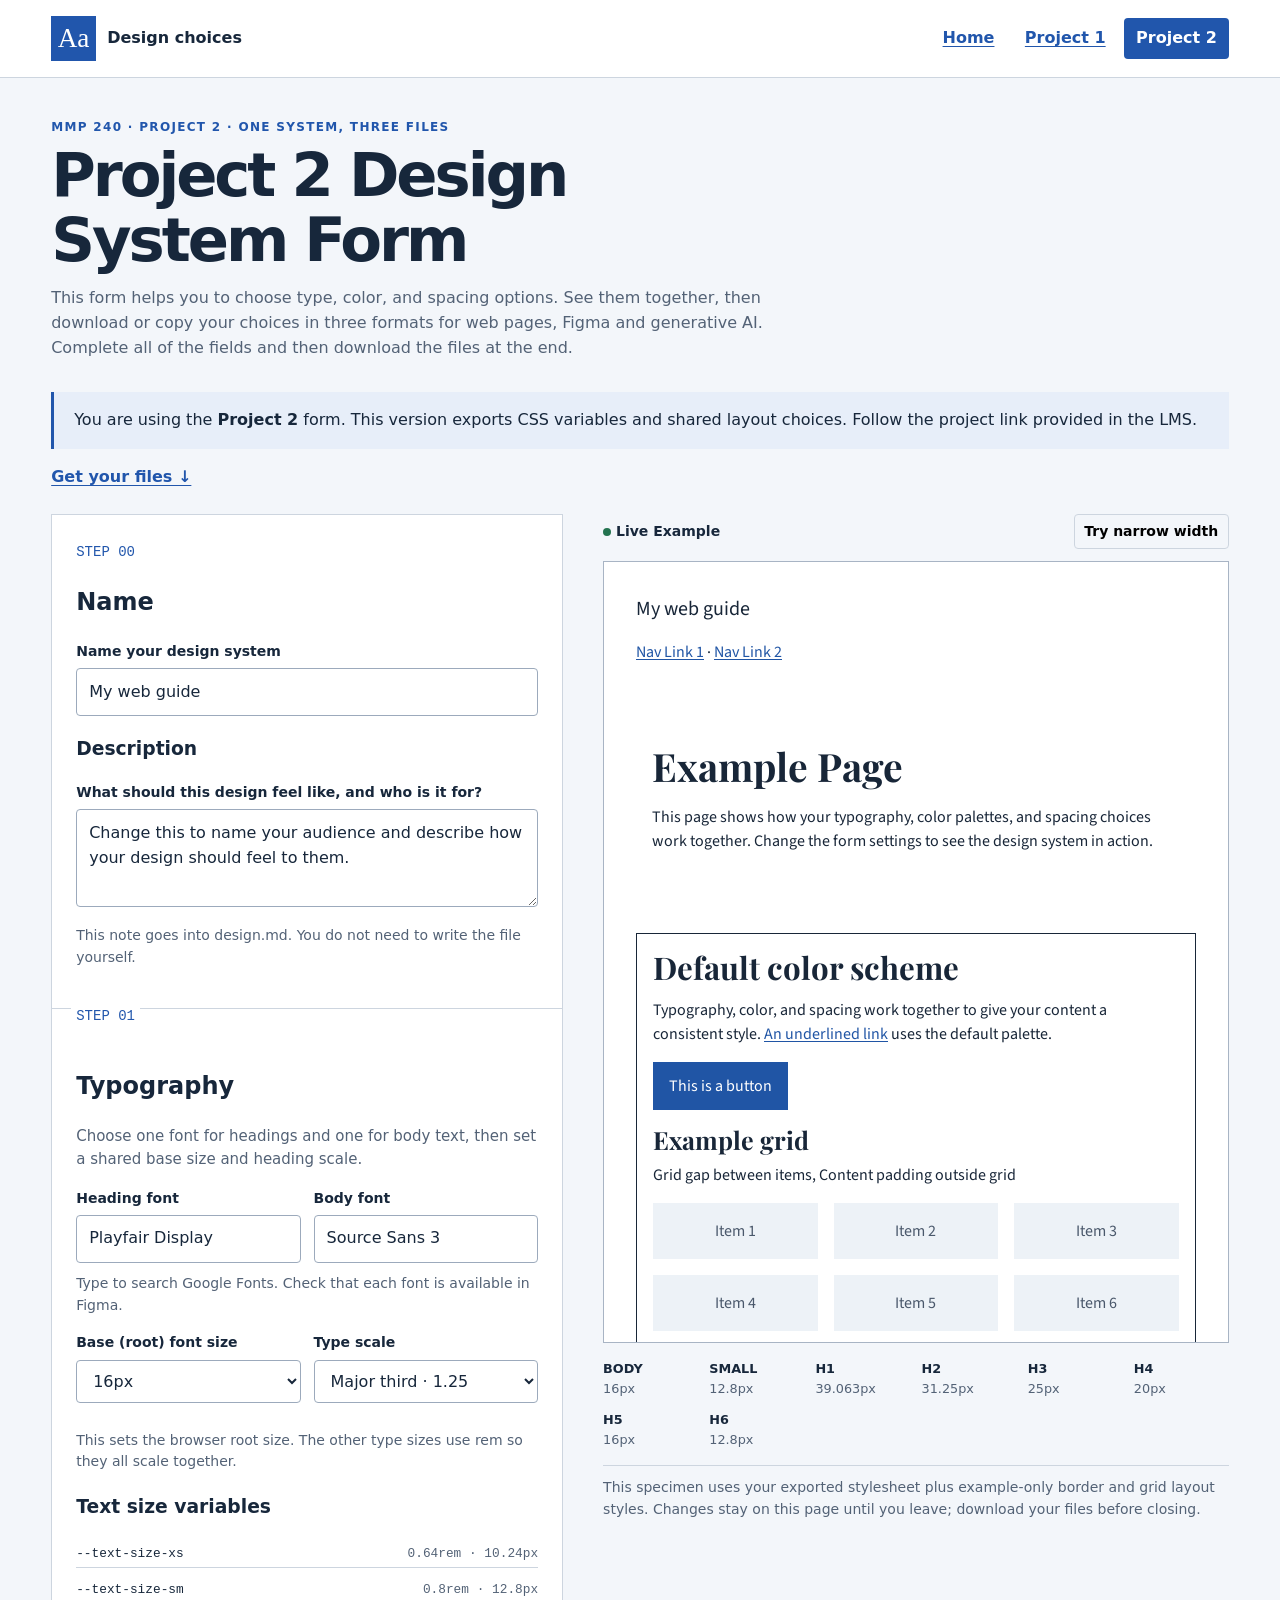
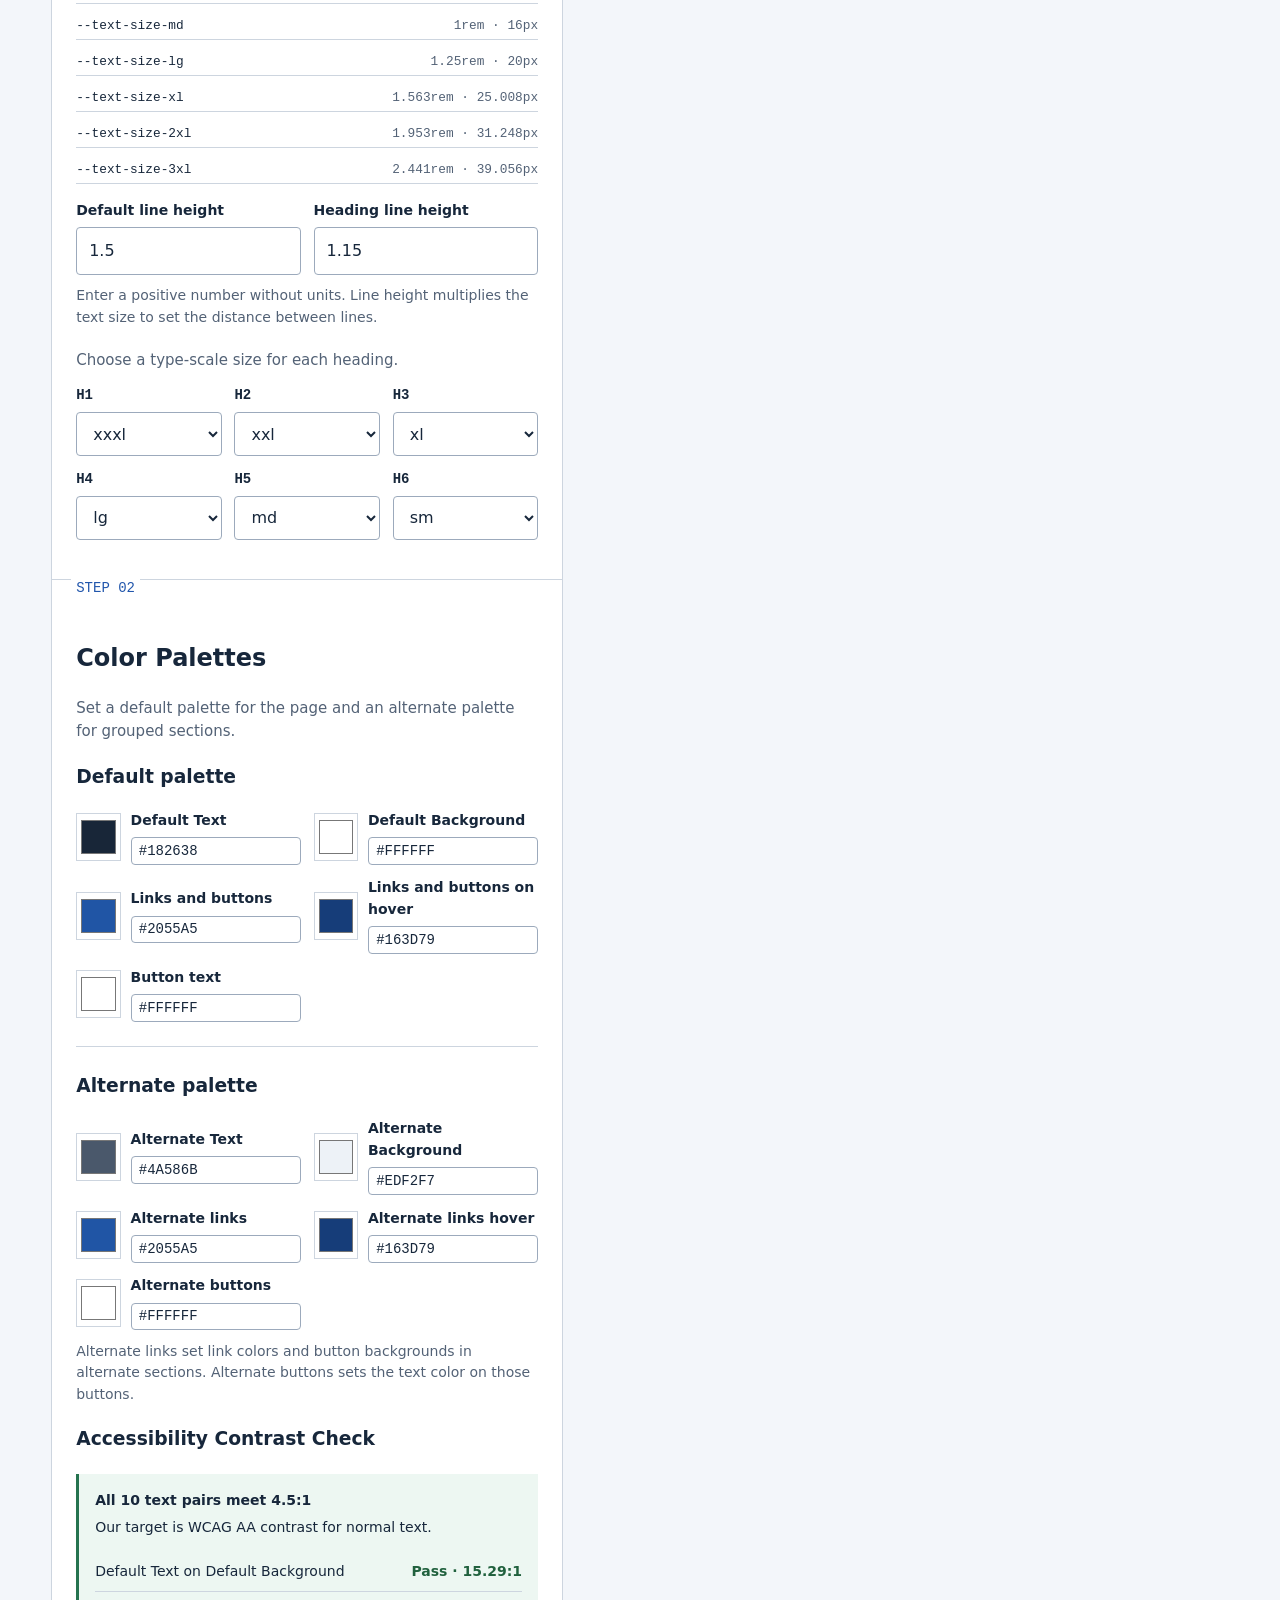
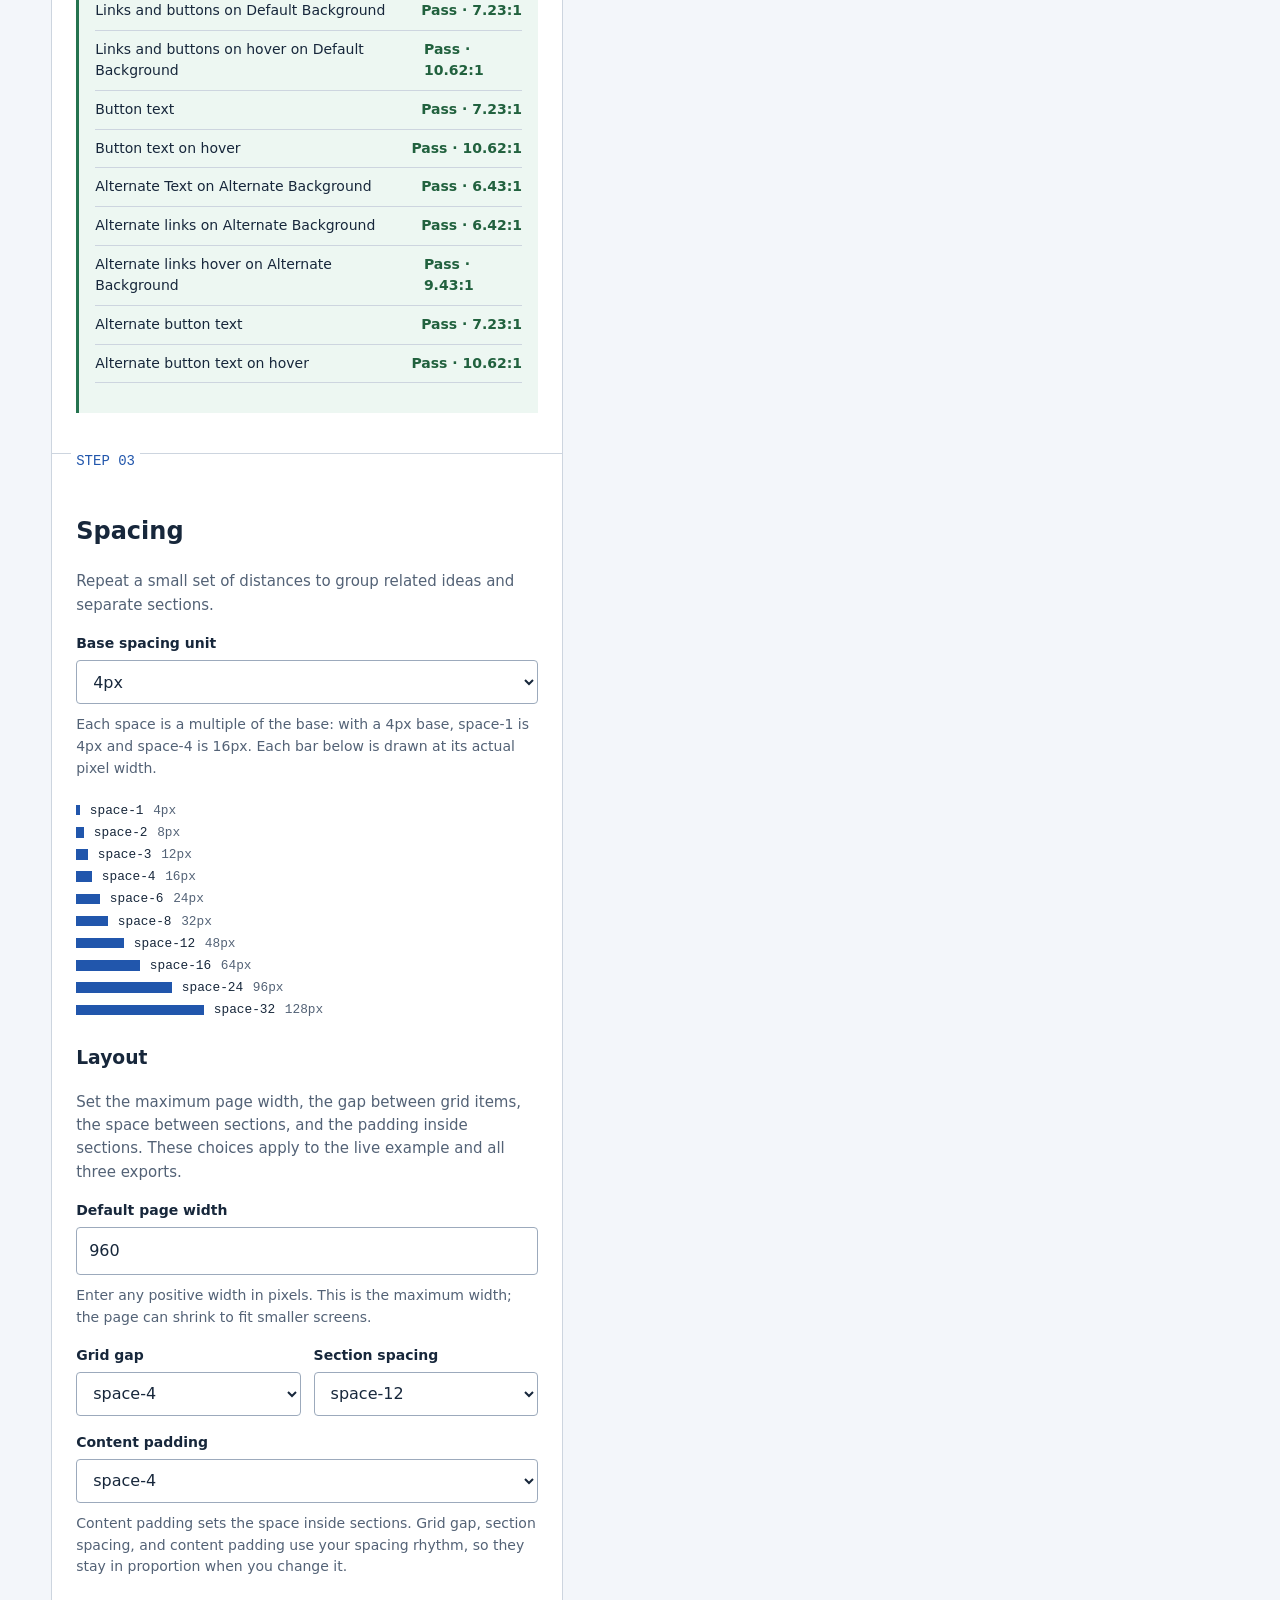
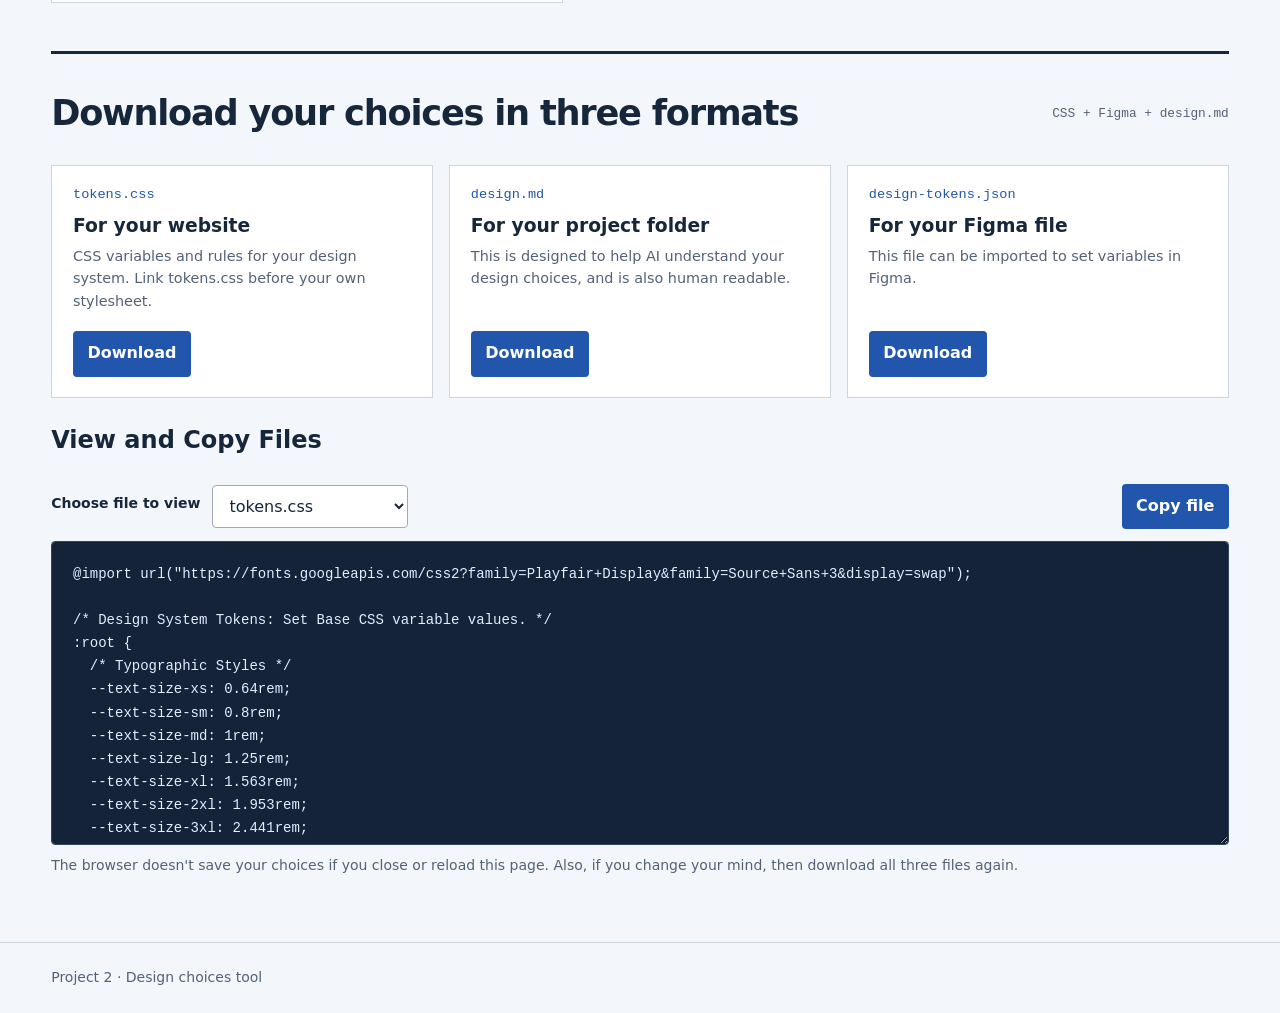
==== project-2.html @ a5a9d2d5 "Added Project 2 form and output files rules. New pages and nav update." ====
<!doctype html>
<html lang="en">
  <head>
    <meta charset="utf-8">
    <meta name="viewport" content="width=device-width, initial-scale=1">
    <meta name="description" content="Choose typography, color, and spacing for an MMP 240 website, then export matching CSS, Figma tokens, and design.md.">
    <title>Project 2 Design System Form · MMP 240</title>
    <link rel="stylesheet" href="styles.css">
    <script src="fonts.js" defer></script>
    <script src="project-2.js" defer></script>
    <script src="app.js" defer></script>
  </head>
  <body data-project="2">
    <a class="skip-link" href="#choices">Skip to design choices</a>
    <header class="app-header">
      <a class="wordmark" href="index.html"><span aria-hidden="true">Aa</span> Design choices</a>
      <nav class="site-nav" aria-label="Main navigation"><a href="index.html">Home</a><a href="project-1.html">Project 1</a><a href="project-2.html" aria-current="page">Project 2</a></nav>
    </header>

    <main class="workspace">
      <div class="intro">
        <p class="eyebrow">MMP 240 · Project 2 · One system, three files</p>
        <h1>Project 2 Design System Form</h1>
        <p>This form helps you to choose type, color, and spacing options. See them together, then download or copy your choices in three formats for web pages, Figma and generative AI. Complete all of the fields and then download the files at the end.</p>
      </div>

      <p class="project-notice">You are using the <strong>Project 2</strong> form. This version exports CSS variables and shared layout choices. Follow the project link provided in the LMS.</p>
      <a class="jump-link" href="#exports">Get your files ↓</a>

      <div class="studio">
        <form id="choices" class="controls">
          <div class="system-name">
            <span class="step">STEP 00</span>
            <h2>Name</h2>
            <label for="name">Name your design system</label>
            <input id="name" name="name" value="My web guide" maxlength="80">
            <h3>Description</h3>
            <label for="intent">What should this design feel like, and who is it for?</label>
            <textarea id="intent" name="intent" rows="3" maxlength="500">Change this to name your audience and describe how your design should feel to them.</textarea>
            <p class="hint">This note goes into design.md. You do not need to write the file yourself.</p>
          </div>

          <fieldset>
            <legend><span class="step">STEP 01</span></legend>
            <h2>Typography</h2>
            <p class="section-help">Choose one font for headings and one for body text, then set a shared base size and heading scale.</p>
            <datalist id="font-catalog"></datalist>
            <div class="two-fields">
              <div>
                <label for="heading-font">Heading font</label>
                <input id="heading-font" name="headingFont" list="font-catalog" value="Playfair Display">
              </div>
              <div>
                <label for="body-font">Body font</label>
                <input id="body-font" name="bodyFont" list="font-catalog" value="Source Sans 3">
              </div>
            </div>
            <p class="hint">Type to search Google Fonts. Check that each font is available in Figma.</p>
            <div class="two-fields">
              <div>
                <label for="root-size">Base (root) font size</label>
                <select id="root-size" name="rootSize">
                  <option value="14">14px</option><option value="16" selected>16px</option><option value="18">18px</option><option value="20">20px</option>
                </select>
              </div>
              <div>
                <label for="type-scale">Type scale</label>
                <select id="type-scale" name="typeScale">
                  <option value="1.067">Minor second · 1.067</option><option value="1.125">Major second · 1.125</option>
                  <option value="1.2">Minor third · 1.2</option><option value="1.25" selected>Major third · 1.25</option>
                  <option value="1.333">Perfect fourth · 1.333</option><option value="1.414">Augmented fourth · 1.414</option><option value="1.5">Perfect fifth · 1.5</option><option value="1.618">Golden ratio · 1.618</option>
                </select>
              </div>
            </div>
            <p class="hint">This sets the browser root size. The other type sizes use rem so they all scale together.</p>
            <h3>Text size variables</h3>
            <dl id="text-size-values" class="text-size-values" aria-label="Text size CSS variables"></dl>
            <div class="two-fields">
              <div>
                <label for="line-height">Default line height</label>
                <input id="line-height" name="lineHeight" type="number" value="1.5" min="0" step="any" required aria-describedby="line-height-help">
              </div>
              <div>
                <label for="heading-line-height">Heading line height</label>
                <input id="heading-line-height" name="headingLineHeight" type="number" value="1.15" min="0" step="any" required aria-describedby="line-height-help">
              </div>
            </div>
            <p id="line-height-help" class="hint">Enter a positive number without units. Line height multiplies the text size to set the distance between lines.</p>
            <div class="heading-sizes">
              <p class="section-help">Choose a type-scale size for each heading.</p>
              <div><label for="size-h1">h1</label><select id="size-h1" name="h1"><option>xs</option><option>sm</option><option>md</option><option>lg</option><option>xl</option><option>xxl</option><option selected>xxxl</option></select></div>
              <div><label for="size-h2">h2</label><select id="size-h2" name="h2"><option>xs</option><option>sm</option><option>md</option><option>lg</option><option>xl</option><option selected>xxl</option><option>xxxl</option></select></div>
              <div><label for="size-h3">h3</label><select id="size-h3" name="h3"><option>xs</option><option>sm</option><option>md</option><option>lg</option><option selected>xl</option><option>xxl</option><option>xxxl</option></select></div>
              <div><label for="size-h4">h4</label><select id="size-h4" name="h4"><option>xs</option><option>sm</option><option>md</option><option selected>lg</option><option>xl</option><option>xxl</option><option>xxxl</option></select></div>
              <div><label for="size-h5">h5</label><select id="size-h5" name="h5"><option>xs</option><option>sm</option><option selected>md</option><option>lg</option><option>xl</option><option>xxl</option><option>xxxl</option></select></div>
              <div><label for="size-h6">h6</label><select id="size-h6" name="h6"><option>xs</option><option selected>sm</option><option>md</option><option>lg</option><option>xl</option><option>xxl</option><option>xxxl</option></select></div>
            </div>
          </fieldset>

          <fieldset>
            <legend><span class="step">STEP 02</span></legend>
            <h2>Color Palettes</h2>
            <p class="section-help">Set a default palette for the page and an alternate palette for grouped sections.</p>
            <h3>Default palette</h3>
            <div class="color-fields">
              <div class="color-field"><input type="color" id="default-text-picker" value="#182638"><div><label for="default-text">Default Text</label><input id="default-text" name="defaultText" class="hex" value="#182638" maxlength="7"></div></div>
              <div class="color-field"><input type="color" id="default-background-picker" value="#FFFFFF"><div><label for="default-background">Default Background</label><input id="default-background" name="defaultBackground" class="hex" value="#FFFFFF" maxlength="7"></div></div>
              <div class="color-field"><input type="color" id="action-picker" value="#2055A5"><div><label for="action">Links and buttons</label><input id="action" name="action" class="hex" value="#2055A5" maxlength="7"></div></div>
              <div class="color-field"><input type="color" id="hover-picker" value="#163D79"><div><label for="hover">Links and buttons on hover</label><input id="hover" name="hover" class="hex" value="#163D79" maxlength="7"></div></div>
              <div class="color-field"><input type="color" id="button-text-picker" value="#FFFFFF"><div><label for="button-text">Button text</label><input id="button-text" name="buttonText" class="hex" value="#FFFFFF" maxlength="7"></div></div>
            </div>
            <hr class="palette-divider">
            <h3>Alternate palette</h3>
            <div class="color-fields">
              <div class="color-field"><input type="color" id="alternate-text-picker" value="#4A586B"><div><label for="alternate-text">Alternate Text</label><input id="alternate-text" name="alternateText" class="hex" value="#4A586B" maxlength="7"></div></div>
              <div class="color-field"><input type="color" id="alternate-background-picker" value="#EDF2F7"><div><label for="alternate-background">Alternate Background</label><input id="alternate-background" name="alternateBackground" class="hex" value="#EDF2F7" maxlength="7"></div></div>
              <div class="color-field"><input type="color" id="alternate-action-picker" value="#2055A5" aria-label="Alternate links color picker"><div><label for="alternate-action">Alternate links</label><input id="alternate-action" name="alternateAction" class="hex" value="#2055A5" maxlength="7"></div></div>
              <div class="color-field"><input type="color" id="alternate-hover-picker" value="#163D79" aria-label="Alternate links hover color picker"><div><label for="alternate-hover">Alternate links hover</label><input id="alternate-hover" name="alternateHover" class="hex" value="#163D79" maxlength="7"></div></div>
              <div class="color-field"><input type="color" id="alternate-button-text-picker" value="#FFFFFF" aria-label="Alternate buttons color picker"><div><label for="alternate-button-text">Alternate buttons</label><input id="alternate-button-text" name="alternateButtonText" class="hex" value="#FFFFFF" maxlength="7"></div></div>
            </div>
            <p class="hint">Alternate links set link colors and button backgrounds in alternate sections. Alternate buttons sets the text color on those buttons.</p>
            <h3>Accessibility Contrast Check</h3>
            <div id="contrast-summary" class="contrast-summary"></div>
          </fieldset>

          <fieldset>
            <legend><span class="step">STEP 03</span></legend>
            <h2>Spacing</h2>
            <p class="section-help">Repeat a small set of distances to group related ideas and separate sections.</p>
            <label for="spacing">Base spacing unit</label><select id="spacing" name="space"><option value="4" selected>4px</option><option value="5">5px</option><option value="8">8px</option></select>
            <p class="hint">Each space is a multiple of the base: with a 4px base, space-1 is 4px and space-4 is 16px. Each bar below is drawn at its actual pixel width.</p>
            <div id="spacing-ruler" class="spacing-ruler"></div>
            <h3>Layout</h3>
            <p class="section-help">Set the maximum page width, the gap between grid items, the space between sections, and the padding inside sections. These choices apply to the live example and all three exports.</p>
            <div><label for="page-width">Default page width</label><input id="page-width" name="pageWidth" type="number" value="960" min="0" step="any" required aria-describedby="page-width-help"></div>
            <p id="page-width-help" class="hint">Enter any positive width in pixels. This is the maximum width; the page can shrink to fit smaller screens.</p>
            <div class="two-fields">
              <div><label for="grid-gap">Grid gap</label><select id="grid-gap" name="gridGap"><option value="1">space-1</option><option value="2">space-2</option><option value="3">space-3</option><option value="4" selected>space-4</option><option value="6">space-6</option><option value="8">space-8</option><option value="12">space-12</option><option value="16">space-16</option><option value="24">space-24</option><option value="32">space-32</option></select></div>
              <div><label for="section-spacing">Section spacing</label><select id="section-spacing" name="sectionSpacing"><option value="4">space-4</option><option value="6">space-6</option><option value="8">space-8</option><option value="12" selected>space-12</option><option value="16">space-16</option><option value="24">space-24</option><option value="32">space-32</option></select></div>
            </div>
            <label for="content-padding">Content padding</label><select id="content-padding" name="contentPadding"><option value="2">space-2</option><option value="3">space-3</option><option value="4" selected>space-4</option><option value="6">space-6</option><option value="8">space-8</option><option value="12">space-12</option><option value="16">space-16</option><option value="24">space-24</option><option value="32">space-32</option></select>
            <p class="hint">Content padding sets the space inside sections. Grid gap, section spacing, and content padding use your spacing rhythm, so they stay in proportion when you change it.</p>
          </fieldset>
        </form>

        <aside class="preview-column" aria-label="Live design preview">
          <div class="preview-sticky">
            <div class="preview-toolbar"><span><span class="live-dot"></span> Live Example</span><button id="width-toggle" type="button">Try narrow width</button></div>
            <p id="preview-notice" class="preview-notice" hidden></p>
            <div class="preview-canvas"><iframe id="preview" title="Website preview using your exported CSS" sandbox></iframe></div>
            <div id="type-key" class="type-key"></div>
            <p class="hint">This specimen uses your exported stylesheet plus example-only border and grid layout styles. Changes stay on this page until you leave; download your files before closing.</p>
          </div>
        </aside>
      </div>

      <section class="exports" id="exports">
        <div class="export-heading"><div><h2>Download your choices in three formats</h2></div><span class="file-count">CSS + Figma + design.md</span></div>
        <div id="errors" class="error-box" hidden></div>
        <p id="warning" class="warning" hidden></p>
        <div class="export-cards">
          <div><span class="file-tag">tokens.css</span><h3>For your website</h3><p>CSS variables and rules for your design system. Link tokens.css before your own stylesheet.</p><button data-download="tokens.css" type="button">Download</button></div>
          <div><span class="file-tag">design.md</span><h3>For your project folder</h3><p>This is designed to help AI understand your design choices, and is also human readable.</p><button data-download="design.md" type="button">Download</button></div>
          <div><span class="file-tag">design-tokens.json</span><h3>For your Figma file</h3><p>This file can be imported to set variables in Figma.</p><button data-download="design-tokens.json" type="button">Download</button></div>
        </div>
        <h2>View and Copy Files</h2>
        <div class="code-toolbar">
          <label for="export-format">Choose file to view</label><select id="export-format"><option>tokens.css</option><option>design-tokens.json</option><option>design.md</option></select><button id="copy" type="button">Copy file</button></div>
        <textarea id="code-output" class="code-output" aria-label="Generated file contents" readonly spellcheck="false"></textarea>
        <output id="status" class="copy-status">The browser doesn't save your choices if you close or reload this page. Also, if you change your mind, then download all three files again.</output>
      </section>
    </main>
    <footer class="app-footer"><span>Project 2 · Design choices tool</span></footer>
  </body>
</html>
---- styles.css ----
:root { --ink: #17273b; --blue: #2156ac; --line: #cdd5df; --muted: #536276; --paper: #f3f6fa; }
* { box-sizing: border-box; }
html { scroll-behavior: smooth; }
body { margin: 0; background: var(--paper); color: var(--ink); font: 1rem/1.55 system-ui, sans-serif; }
button, input, select, textarea { font: inherit; }
a { color: var(--blue); text-underline-offset: .2em; }
:focus-visible { outline: 3px solid #a44800; outline-offset: 4px; }
.skip-link { position: fixed; top: -10rem; left: 1rem; background: white; padding: 1rem; z-index: 2; }
.skip-link:focus { top: 1rem; }
.app-header { display: flex; align-items: center; gap: 2rem; padding: 1rem clamp(1rem, 4vw, 4rem); border-bottom: 1px solid var(--line); background: white; }
.wordmark { display: flex; align-items: center; gap: .7rem; color: var(--ink); font-weight: 750; text-decoration: none; }
.wordmark span { display: grid; place-items: center; width: 2.8rem; height: 2.8rem; background: var(--blue); color: white; font: 1.7rem Georgia, serif; }
.course-label, .hint, .copy-status { color: var(--muted); font-size: .875rem; }
.jump-link { margin-left: auto; font-weight: 650; }
.workspace { max-width: 1500px; margin: auto; padding: 2.5rem clamp(1rem, 4vw, 4rem) 4rem; }
.intro { max-width: 48rem; margin-bottom: 2rem; }
.eyebrow { margin: 0 0 .4rem; color: var(--blue); font-size: .75rem; font-weight: 750; letter-spacing: .11em; text-transform: uppercase; }
.intro h1 { margin: 0 0 .75rem; font-size: clamp(2.3rem, 5vw, 3.8rem); line-height: 1.08; letter-spacing: -.05em; }
.intro > p:last-child { margin: 0; color: var(--muted); }
.studio { display: grid; grid-template-columns: minmax(0, .9fr) minmax(0, 1.1fr); gap: 2.5rem; align-items: start; }
.controls { min-width: 0; background: white; border: 1px solid var(--line); }
.system-name, .controls fieldset { padding: 1.5rem; }
.controls fieldset { min-width: 0; margin: 0; border: 0; border-top: 1px solid var(--line); }
.controls legend { display: flex; gap: .55rem; padding: 1rem .3rem 0; margin-left: -.3rem; font-size: 1.2rem; font-weight: 750; }
.step { color: var(--blue); font: .875rem ui-monospace, monospace; }
label { display: block; margin-bottom: .35rem; font-size: .875rem; font-weight: 650; }
input:not([type=color]), textarea, select { width: 100%; min-width: 0; padding: .65rem .75rem; border: 1px solid #9caabc; border-radius: 4px; background: white; color: var(--ink); }
textarea { resize: vertical; }
[aria-invalid=true] { border-color: #b02b25 !important; }
.section-help { margin: 0 0 1rem; color: var(--muted); font-size: .9375rem; }
.hint { margin: .65rem 0 0; }
.two-fields, .color-fields { display: grid; grid-template-columns: 1fr 1fr; gap: .8rem; margin-top: 1rem; }
.two-fields label + select { margin-bottom: 1rem; }
.heading-sizes { display: grid; grid-template-columns: repeat(3, 1fr); gap: .8rem; margin-top: 1.25rem; }
.heading-sizes .section-help { grid-column: 1 / -1; margin: 0; }
.heading-sizes label { font-family: ui-monospace, monospace; text-transform: uppercase; }
.color-field { display: flex; align-items: center; gap: .6rem; min-width: 0; }
.color-field input[type=color] { flex: 0 0 auto; width: 2.8rem; height: 3rem; padding: 2px; border: 1px solid var(--line); background: white; cursor: pointer; }
.color-field > div { min-width: 0; }
.hex { padding: .3rem .45rem !important; font: .875rem ui-monospace, monospace !important; }
.contrast-summary { margin-top: 1.3rem; padding: 1rem; border-left: 3px solid #25734f; background: #edf7f2; font-size: .875rem; }
.contrast-summary.needs-work { border-color: #a44800; background: #fff4e8; }
.contrast-summary p { margin: .35rem 0; }
.contrast-list { padding: 0; list-style: none; }
.contrast-list li { display: flex; justify-content: space-between; gap: .8rem; padding: .5rem 0; border-bottom: 1px solid var(--line); }
.pass { color: #21613e; }.fail { color: #9d3020; }
.spacing-ruler { display: grid; gap: .45rem; margin-top: 1rem; }
.spacing-ruler > div { display: flex; align-items: center; gap: .6rem; font: .8rem ui-monospace, monospace; }
.space-bar { display: block; height: .65rem; background: var(--blue); }.spacing-ruler strong { color: var(--muted); font-weight: 400; }
.preview-column { position: sticky; top: 1.5rem; align-self: start; }.preview-toolbar { display: flex; justify-content: space-between; align-items: center; margin-bottom: .75rem; font-size: .875rem; font-weight: 650; }
.preview-toolbar button { padding: .35rem .6rem; border: 1px solid var(--line); border-radius: 4px; background: transparent; }.live-dot { display: inline-block; width: .5rem; height: .5rem; border-radius: 50%; background: #23734f; }
.preview-notice, .warning { padding: .75rem 1rem; border-left: 3px solid #a44800; background: #fff3df; font-size: .9rem; }
.preview-canvas { border: 1px solid #a8b4c4; background: #dce3ed; }.preview-canvas iframe { display: block; width: 100%; height: 780px; border: 0; background: white; }.preview-canvas iframe.narrow { max-width: 360px; margin: auto; }
.type-key { display: grid; grid-template-columns: repeat(6, 1fr); gap: .7rem; padding: 1rem 0; border-bottom: 1px solid var(--line); }.type-key span { display: grid; color: var(--muted); font-size: .8rem; }.type-key strong { color: var(--ink); }
.exports { margin-top: 3rem; padding-top: 2rem; border-top: 3px solid var(--ink); scroll-margin-top: 1.5rem; }.export-heading { display: flex; justify-content: space-between; align-items: center; gap: 1rem; }.export-heading h2 { margin: 0; font-size: clamp(1.6rem, 3vw, 2.2rem); letter-spacing: -.035em; }.file-count { color: var(--muted); font: .8rem ui-monospace, monospace; }
.error-box { margin-top: 1rem; padding: 1rem; border: 1px solid #b02b25; background: #fff0ef; }.error-box ul { margin: .5rem 0 0; padding-left: 1.5rem; }
.export-cards { display: grid; grid-template-columns: repeat(3, 1fr); gap: 1rem; margin: 1.5rem 0; }.export-cards > div { display: flex; flex-direction: column; padding: 1.3rem; border: 1px solid var(--line); background: white; }.file-tag { color: var(--blue); font: .85rem ui-monospace, monospace; }.export-cards h3 { margin: .6rem 0 .3rem; }.export-cards p { margin: 0 0 1.2rem; color: var(--muted); font-size: .9rem; }
.export-cards button, .code-toolbar button { align-self: start; padding: .65rem .9rem; border: 0; border-radius: 4px; background: var(--blue); color: white; font-weight: 650; cursor: pointer; }.export-cards button { margin-top: auto; }.export-cards button:disabled, .code-toolbar button:disabled { opacity: .5; cursor: not-allowed; }
.code-toolbar { display: flex; align-items: center; gap: .75rem; margin-top: 1.5rem; }.code-toolbar select { width: auto; }.code-toolbar button { margin-left: auto; }.code-output { width: 100%; height: 19rem; margin-top: .75rem; padding: 1.3rem; border: 1px solid #2d4563; border-radius: 4px; background: #142338; color: #e3edff; font: .875rem/1.65 ui-monospace, monospace; resize: vertical; }
.app-footer { display: flex; justify-content: space-between; gap: 1rem; padding: 1.5rem clamp(1rem, 4vw, 4rem); border-top: 1px solid var(--line); color: var(--muted); font-size: .875rem; }
@media (max-width: 850px) { .studio { grid-template-columns: 1fr; }.preview-column { position: static; }.color-fields { grid-template-columns: 1fr; }.export-cards { grid-template-columns: 1fr; } }
@media (max-width: 550px) { .app-header { gap: .7rem; }.course-label, .file-count { display: none; }.workspace { padding-top: 1.5rem; }.two-fields, .color-fields, .heading-sizes { grid-template-columns: 1fr; }.export-heading, .app-footer { display: block; }.app-footer span { display: block; margin: .5rem 0; }.code-toolbar { flex-wrap: wrap; }.code-toolbar button { margin-left: 0; }.type-key { grid-template-columns: repeat(3, 1fr); } }

/* Shared navigation and project selection */
.app-header { flex-wrap: wrap; justify-content: space-between; }
.site-nav { display: flex; flex-wrap: wrap; gap: .4rem; }
.site-nav a { padding: .5rem .75rem; border-radius: 4px; font-weight: 650; }
.site-nav a[aria-current="page"] { background: var(--blue); color: white; text-decoration: none; }
.project-notice { padding: 1rem 1.25rem; border-left: 3px solid var(--blue); background: #e7eef9; }
.workspace > .jump-link { display: inline-block; margin-bottom: 1.5rem; }
.home-workspace { max-width: 1200px; min-height: 75vh; }
.project-cards { display: grid; grid-template-columns: repeat(2, minmax(0, 1fr)); gap: 1.5rem; margin-top: 2rem; }
.project-card { display: flex; flex-direction: column; padding: clamp(1.25rem, 3vw, 2rem); border: 1px solid var(--line); border-top: 4px solid var(--blue); border-radius: 6px; background: white; }
.project-card h2 { margin: .5rem 0; line-height: 1.2; }
.project-card > p:not(.eyebrow) { color: var(--muted); }
.card-link { align-self: start; margin-top: auto; padding-top: 1rem; font-weight: 700; }
@media (max-width: 650px) { .project-cards { grid-template-columns: 1fr; }.site-nav { width: 100%; }.site-nav a { flex: 1; text-align: center; } }

.palette-divider { border: 0; border-top: 1px solid var(--line); margin: 1.5rem 0; }

/* Full-width Project 2 reference lists. Keep ruler bars at their true size. */
.text-size-values { display: grid; gap: .45rem; margin: 1rem 0; font: .8rem ui-monospace, monospace; }
.text-size-values > div { display: flex; flex-wrap: wrap; justify-content: space-between; gap: .35rem 1rem; padding-block: .4rem; border-bottom: 1px solid var(--line); }
.text-size-values dd { margin: 0; color: var(--muted); }
body[data-project="2"] .spacing-ruler { display: block; max-width: 100%; overflow-x: auto; }
body[data-project="2"] .spacing-ruler > div { width: max-content; min-width: 100%; margin-block: .45rem; }
body[data-project="2"] .space-bar { flex: 0 0 auto; }
body[data-project="2"] .spacing-ruler span, body[data-project="2"] .spacing-ruler strong { white-space: nowrap; }
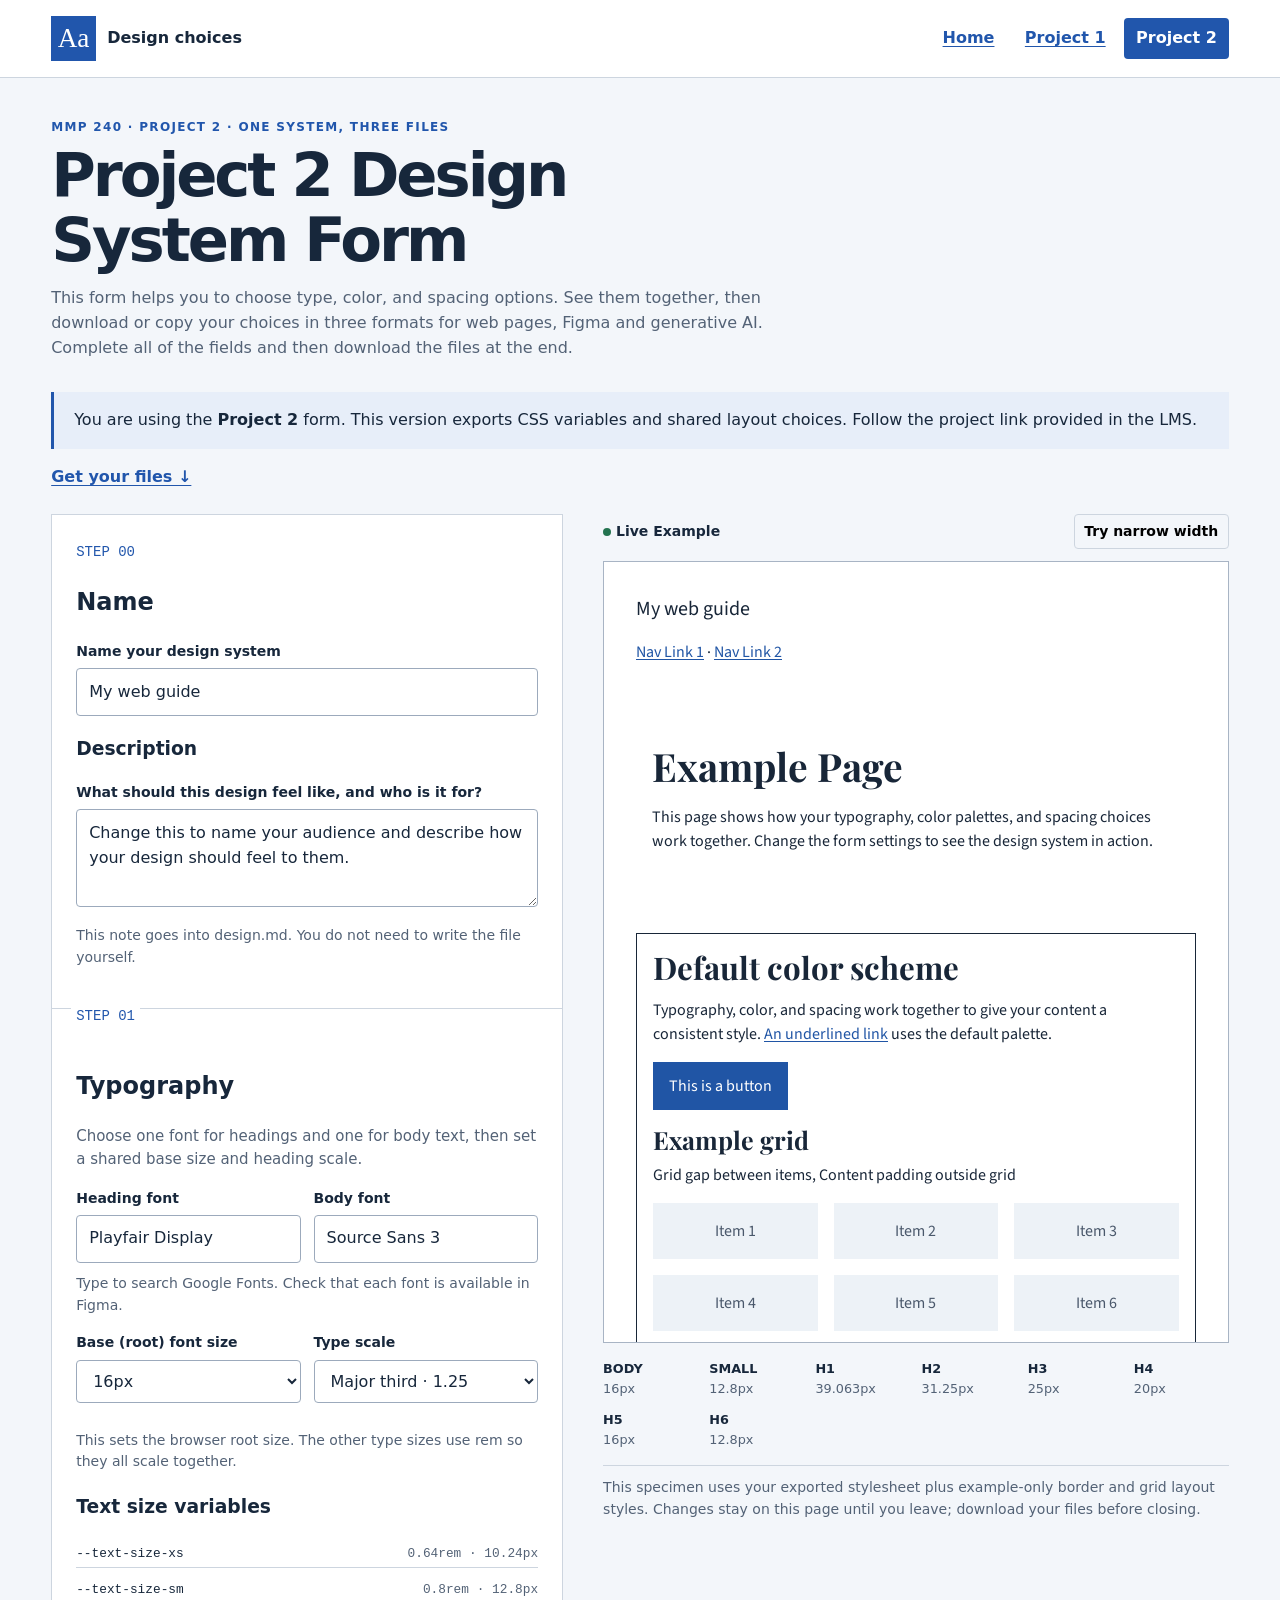
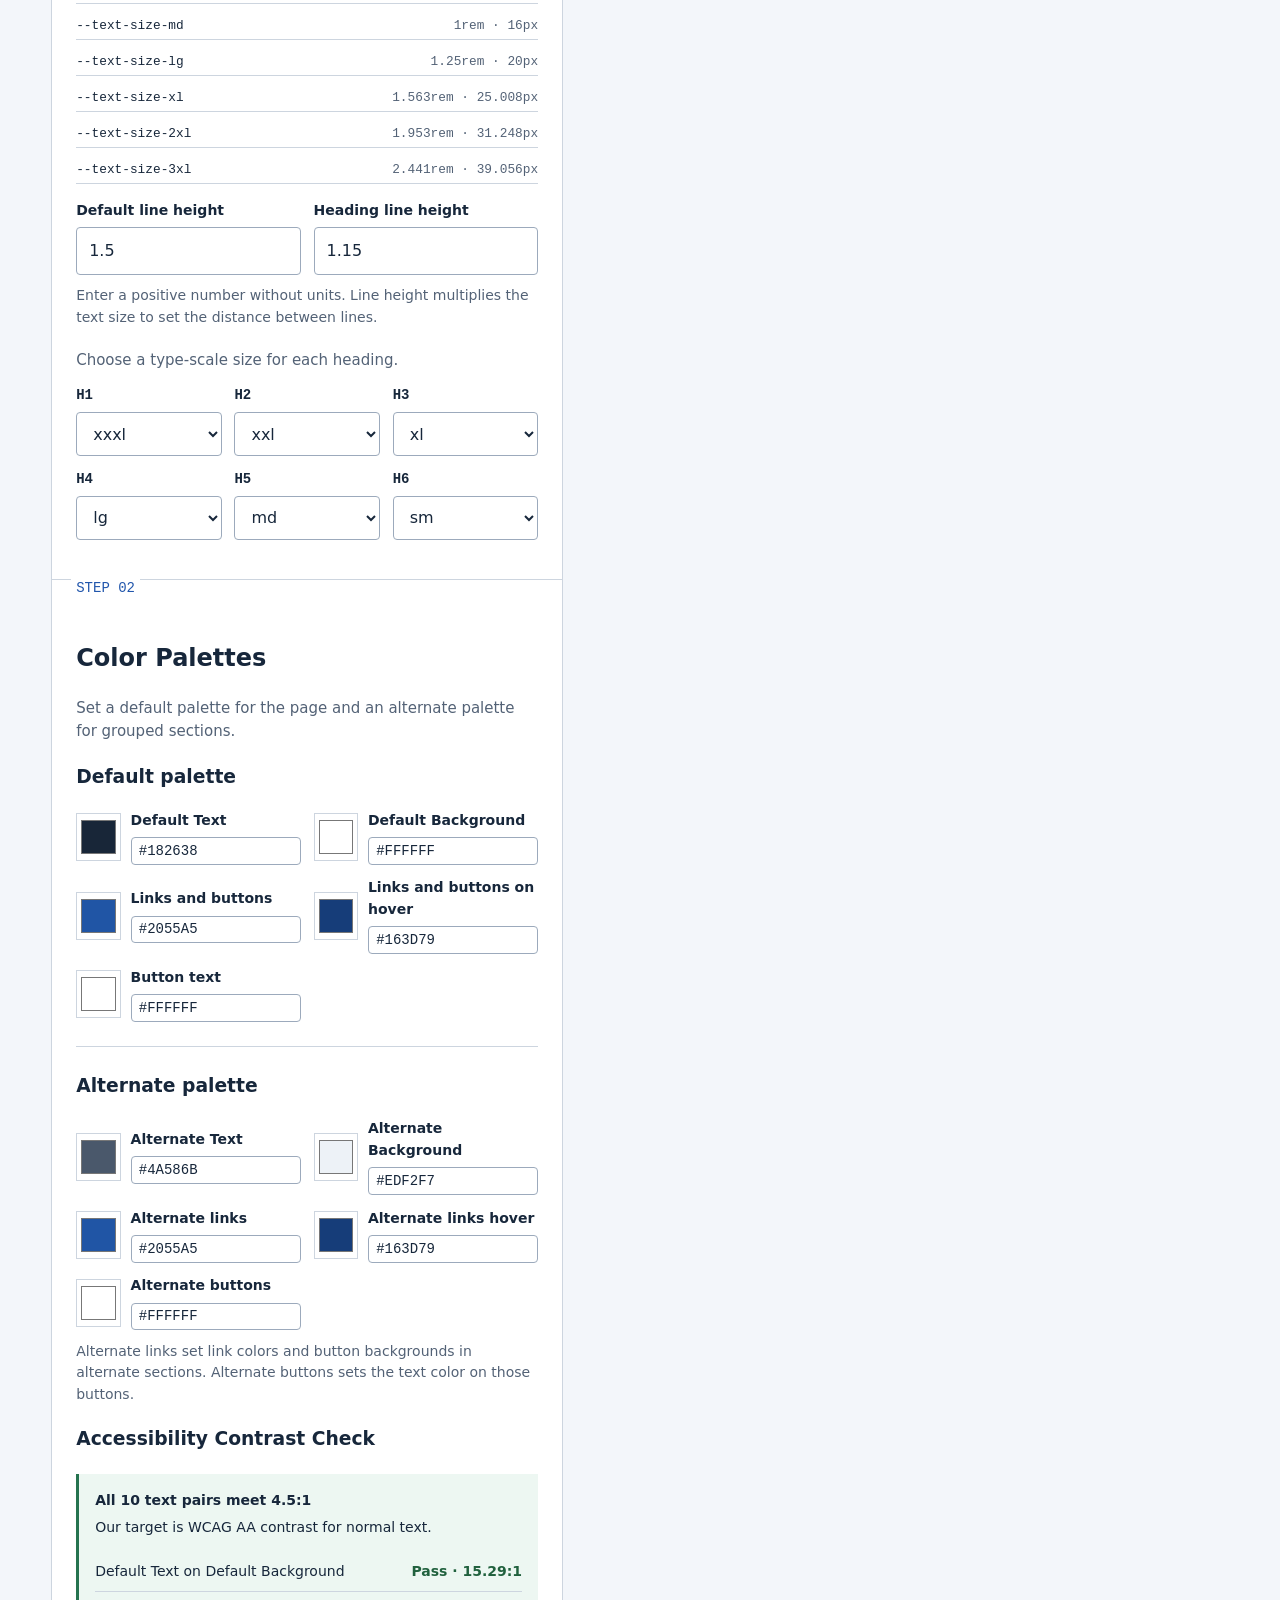
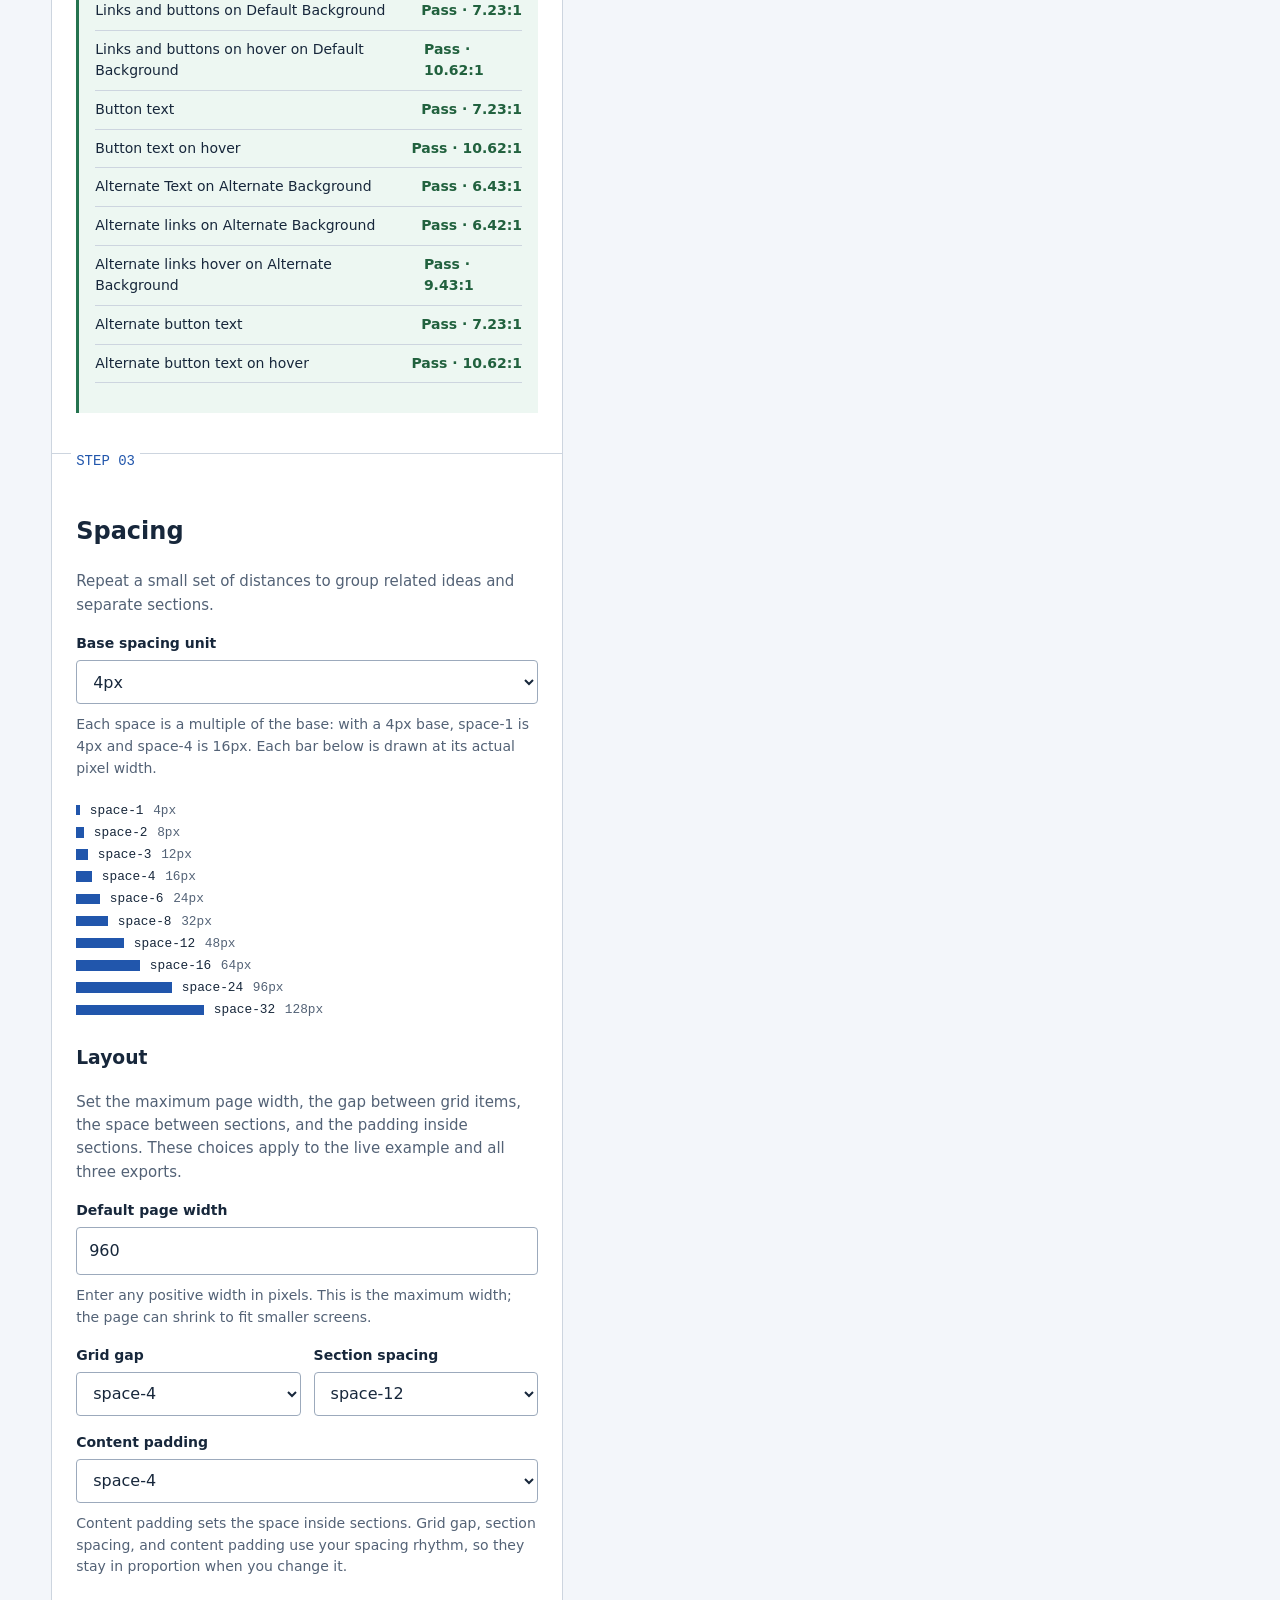
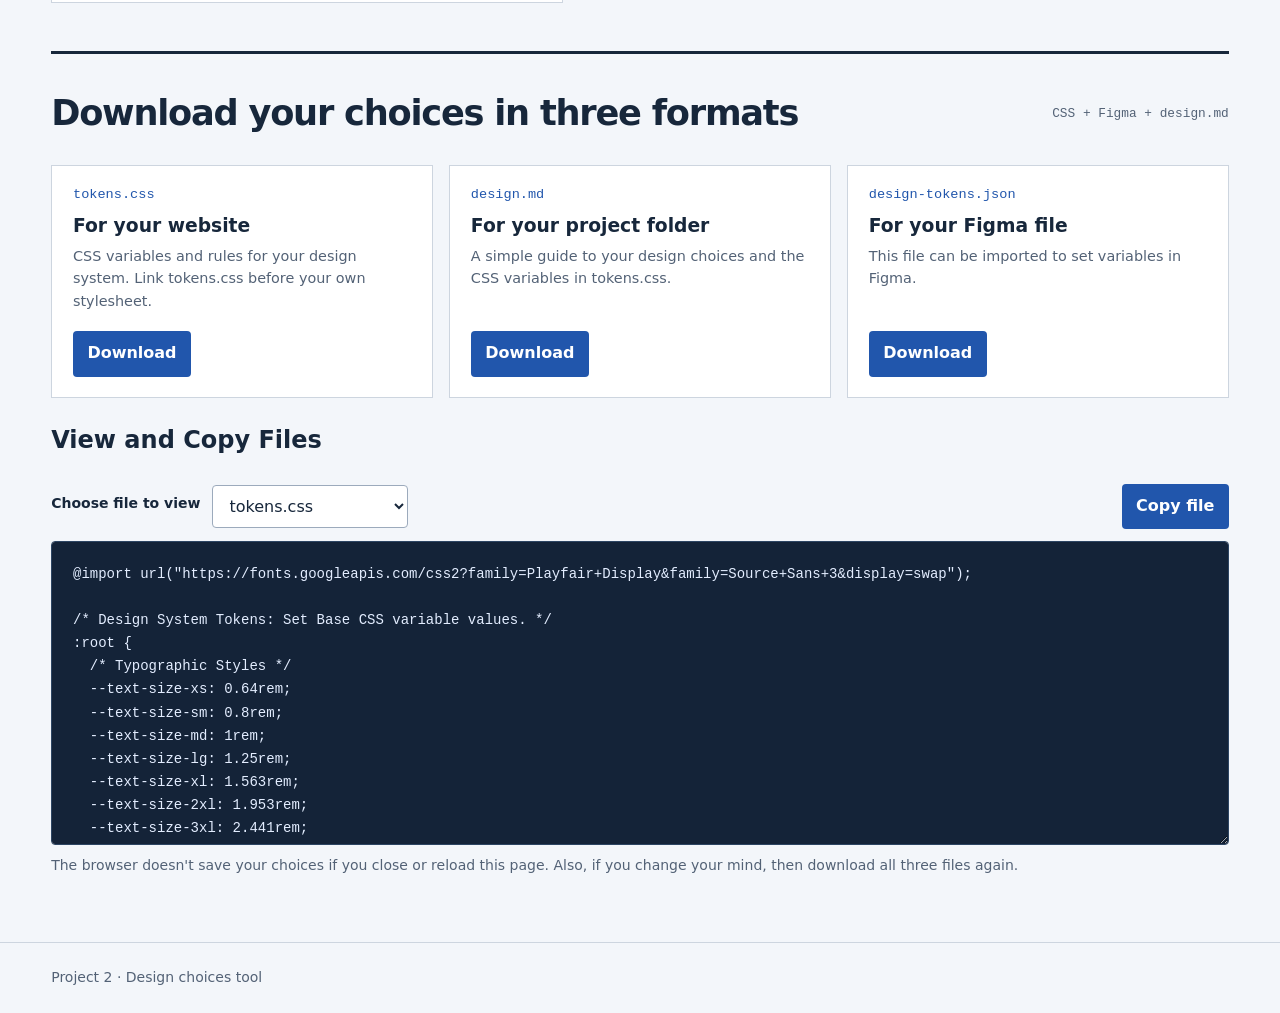
==== commit 147ebf10: "Use CSS variable references in Project 2 design guide" ====
--- a/project-2.html
+++ b/project-2.html
@@ -160,7 +160,7 @@
         <p id="warning" class="warning" hidden></p>
         <div class="export-cards">
           <div><span class="file-tag">tokens.css</span><h3>For your website</h3><p>CSS variables and rules for your design system. Link tokens.css before your own stylesheet.</p><button data-download="tokens.css" type="button">Download</button></div>
-          <div><span class="file-tag">design.md</span><h3>For your project folder</h3><p>This is designed to help AI understand your design choices, and is also human readable.</p><button data-download="design.md" type="button">Download</button></div>
+          <div><span class="file-tag">design.md</span><h3>For your project folder</h3><p>A simple guide to your design choices and the CSS variables in tokens.css.</p><button data-download="design.md" type="button">Download</button></div>
           <div><span class="file-tag">design-tokens.json</span><h3>For your Figma file</h3><p>This file can be imported to set variables in Figma.</p><button data-download="design-tokens.json" type="button">Download</button></div>
         </div>
         <h2>View and Copy Files</h2>
